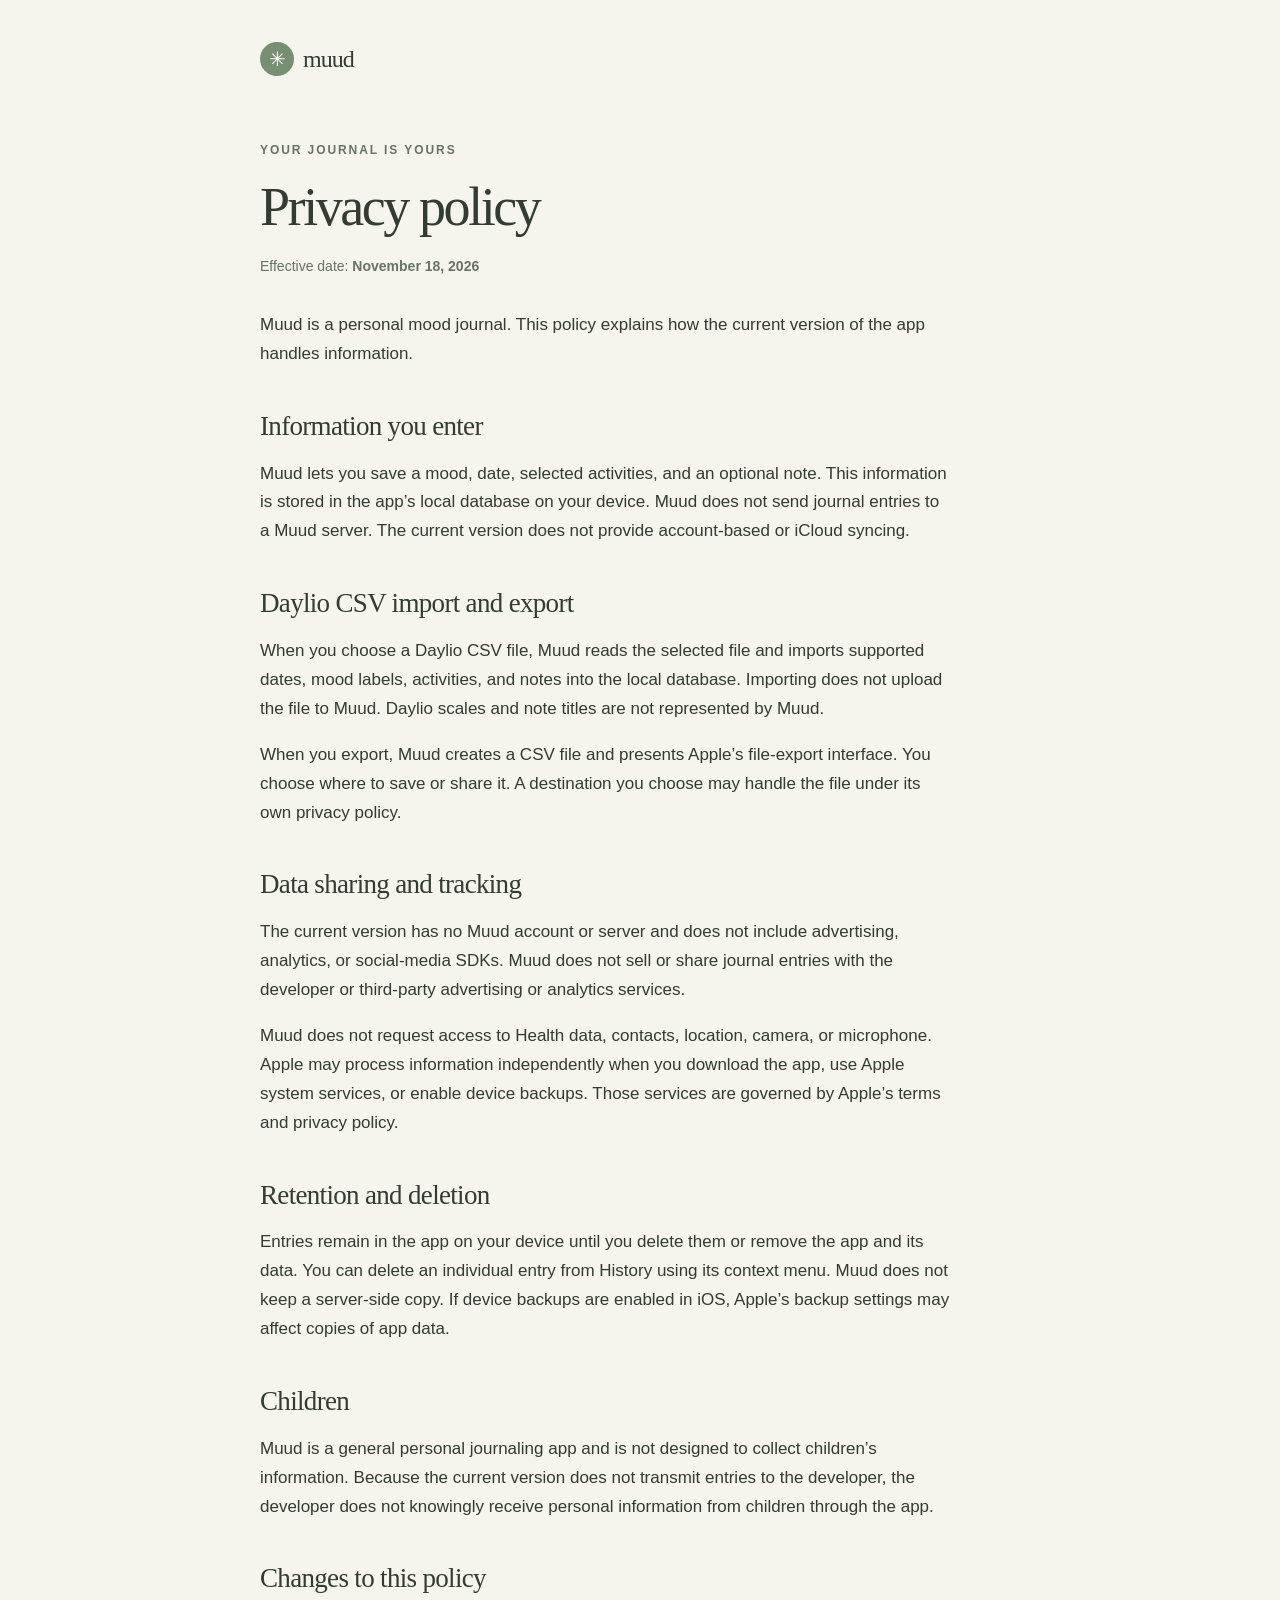
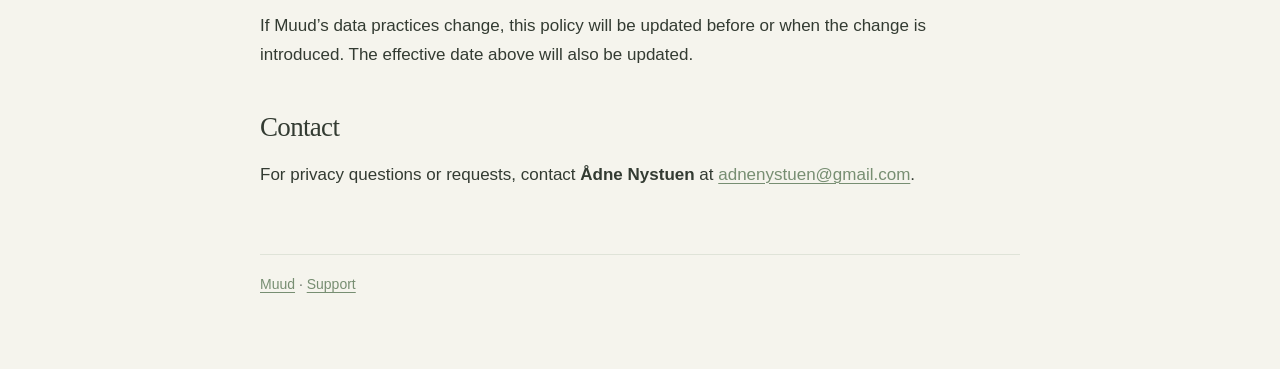
==== privacy/index.html @ 3440a8c6 "Create index.html" ====
<!doctype html>
<html lang="en">
<head>
  <meta charset="utf-8">
  <meta name="viewport" content="width=device-width, initial-scale=1">
  <meta name="description" content="How Muud handles mood journal entries, Daylio CSV imports, and exports.">
  <title>Privacy policy — Muud</title>
  <link rel="stylesheet" href="../styles.css">
</head>
<body>
  <main class="wrap document">
    <a class="brand" href="../"><span class="mark">✳</span> muud</a>
    <p class="eyebrow">YOUR JOURNAL IS YOURS</p>
    <h1>Privacy policy</h1>
    <p class="meta">Effective date: <strong>November 18, 2026</strong></p>
    <p>Muud is a personal mood journal. This policy explains how the current version of the app handles information.</p>
    <h2>Information you enter</h2>
    <p>Muud lets you save a mood, date, selected activities, and an optional note. This information is stored in the app’s local database on your device. Muud does not send journal entries to a Muud server. The current version does not provide account-based or iCloud syncing.</p>
    <h2>Daylio CSV import and export</h2>
    <p>When you choose a Daylio CSV file, Muud reads the selected file and imports supported dates, mood labels, activities, and notes into the local database. Importing does not upload the file to Muud. Daylio scales and note titles are not represented by Muud.</p>
    <p>When you export, Muud creates a CSV file and presents Apple’s file-export interface. You choose where to save or share it. A destination you choose may handle the file under its own privacy policy.</p>
    <h2>Data sharing and tracking</h2>
    <p>The current version has no Muud account or server and does not include advertising, analytics, or social-media SDKs. Muud does not sell or share journal entries with the developer or third-party advertising or analytics services.</p>
    <p>Muud does not request access to Health data, contacts, location, camera, or microphone. Apple may process information independently when you download the app, use Apple system services, or enable device backups. Those services are governed by Apple’s terms and privacy policy.</p>
    <h2>Retention and deletion</h2>
    <p>Entries remain in the app on your device until you delete them or remove the app and its data. You can delete an individual entry from History using its context menu. Muud does not keep a server-side copy. If device backups are enabled in iOS, Apple’s backup settings may affect copies of app data.</p>
    <h2>Children</h2>
    <p>Muud is a general personal journaling app and is not designed to collect children’s information. Because the current version does not transmit entries to the developer, the developer does not knowingly receive personal information from children through the app.</p>
    <h2>Changes to this policy</h2>
    <p>If Muud’s data practices change, this policy will be updated before or when the change is introduced. The effective date above will also be updated.</p>
    <h2>Contact</h2>
    <p>For privacy questions or requests, contact <strong>Ådne Nystuen</strong> at <a href="mailto:adnenystuen@gmail.com">adnenystuen@gmail.com</a>.</p>
    <footer><a href="../">Muud</a> · <a href="../support/">Support</a></footer>
  </main>
</body>
</html>
---- styles.css ----
:root {
  color-scheme: light;
  --paper: #f5f4ed; --surface: #fffefa; --ink: #333b32; --muted: #687266; --sage: #778e72; --line: #dfe3d8; --soft: #e8ede3;
}
* { box-sizing: border-box; }
body { margin: 0; background: var(--paper); color: var(--ink); font: 17px/1.7 -apple-system, BlinkMacSystemFont, "Segoe UI", sans-serif; -webkit-font-smoothing: antialiased; }
a { color: var(--sage); text-decoration-thickness: .08em; text-underline-offset: .18em; }
.wrap { width: min(100% - 40px, 760px); margin: 0 auto; }
.home { min-height: 100svh; display: flex; flex-direction: column; justify-content: center; padding: 64px 0; }
.document { padding: 42px 0 72px; }
.brand { display: inline-flex; align-items: center; gap: 9px; width: fit-content; color: var(--ink); font: 24px/1.2 Georgia, serif; letter-spacing: -.04em; text-decoration: none; }
.mark { display: grid; place-items: center; width: 34px; height: 34px; border-radius: 50%; color: var(--surface); background: var(--sage); font: 20px/1 sans-serif; }
.eyebrow { margin: 72px 0 16px; color: var(--muted); font-size: 12px; font-weight: 700; letter-spacing: .16em; }
.document .eyebrow { margin-top: 64px; }
h1, h2 { font-family: Georgia, "Times New Roman", serif; font-weight: 400; line-height: 1.18; }
h1 { margin: 0; font-size: clamp(40px, 8vw, 62px); letter-spacing: -.045em; }
.document h1 { font-size: clamp(38px, 7vw, 54px); }
h2 { margin: 42px 0 10px; font-size: 27px; letter-spacing: -.025em; }
.lede { max-width: 610px; margin: 24px 0 34px; color: var(--muted); font-size: 19px; }
.links { display: grid; grid-template-columns: repeat(2, minmax(0, 1fr)); gap: 14px; }
.link-card { display: flex; justify-content: space-between; gap: 14px; padding: 18px 20px; border: 1px solid var(--line); border-radius: 18px; background: var(--surface); color: var(--ink); font-weight: 600; text-decoration: none; }
.link-card:hover { border-color: var(--sage); background: var(--soft); }
.meta, .fine { color: var(--muted); font-size: 14px; }
.meta { margin: 15px 0 32px; }
.document > p { max-width: 690px; }
.contact { padding: 18px 20px; border-radius: 16px; background: var(--soft); }
footer { margin-top: 64px; padding-top: 18px; border-top: 1px solid var(--line); color: var(--muted); font-size: 14px; }
@media (max-width: 560px) { .wrap { width: min(100% - 32px, 760px); } .home { padding: 42px 0; } .eyebrow { margin-top: 56px; } .links { grid-template-columns: 1fr; } .document { padding-top: 30px; } }
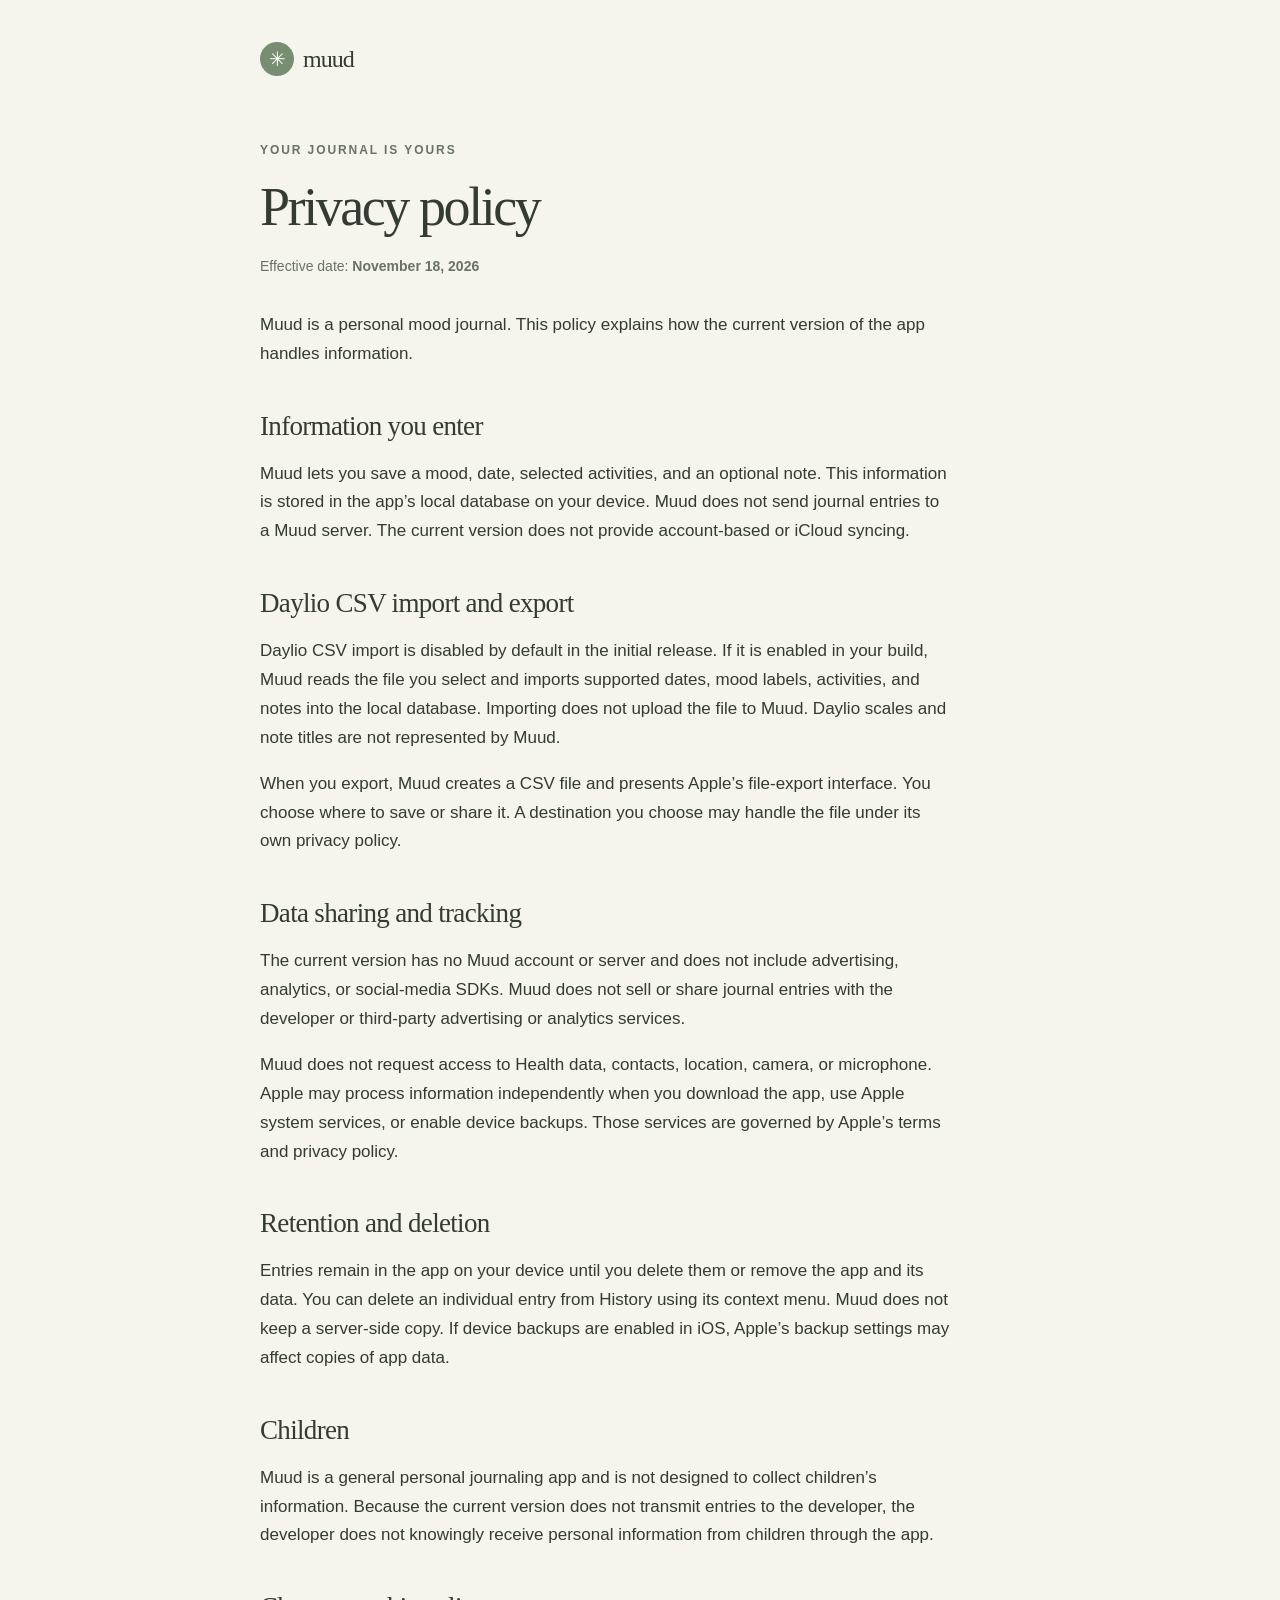
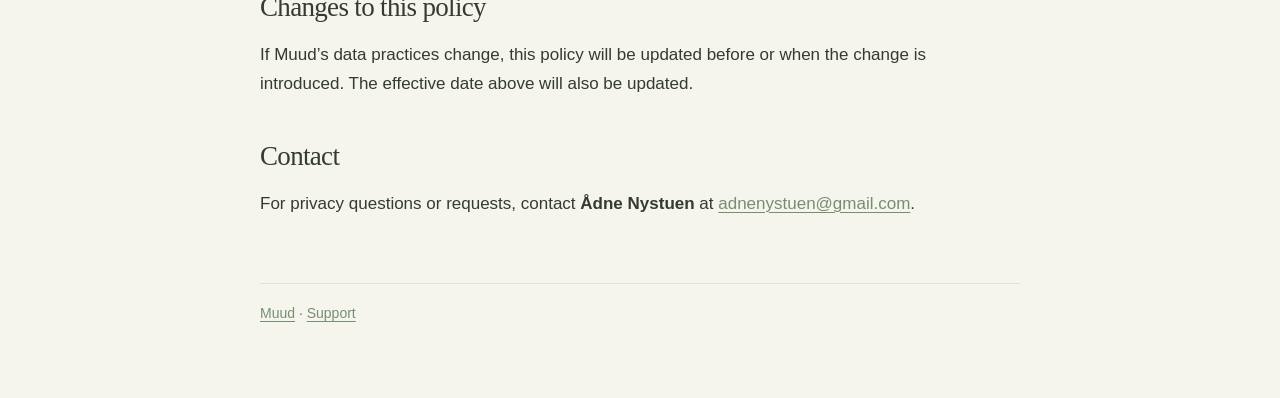
==== commit f09b2da2: "Clarify CSV import availability in privacy policy" ====
--- a/privacy/index.html
+++ b/privacy/index.html
@@ -14,20 +14,27 @@
     <h1>Privacy policy</h1>
     <p class="meta">Effective date: <strong>November 18, 2026</strong></p>
     <p>Muud is a personal mood journal. This policy explains how the current version of the app handles information.</p>
+
     <h2>Information you enter</h2>
     <p>Muud lets you save a mood, date, selected activities, and an optional note. This information is stored in the app’s local database on your device. Muud does not send journal entries to a Muud server. The current version does not provide account-based or iCloud syncing.</p>
+
     <h2>Daylio CSV import and export</h2>
-    <p>When you choose a Daylio CSV file, Muud reads the selected file and imports supported dates, mood labels, activities, and notes into the local database. Importing does not upload the file to Muud. Daylio scales and note titles are not represented by Muud.</p>
+    <p>Daylio CSV import is disabled by default in the initial release. If it is enabled in your build, Muud reads the file you select and imports supported dates, mood labels, activities, and notes into the local database. Importing does not upload the file to Muud. Daylio scales and note titles are not represented by Muud.</p>
     <p>When you export, Muud creates a CSV file and presents Apple’s file-export interface. You choose where to save or share it. A destination you choose may handle the file under its own privacy policy.</p>
+
     <h2>Data sharing and tracking</h2>
     <p>The current version has no Muud account or server and does not include advertising, analytics, or social-media SDKs. Muud does not sell or share journal entries with the developer or third-party advertising or analytics services.</p>
     <p>Muud does not request access to Health data, contacts, location, camera, or microphone. Apple may process information independently when you download the app, use Apple system services, or enable device backups. Those services are governed by Apple’s terms and privacy policy.</p>
+
     <h2>Retention and deletion</h2>
     <p>Entries remain in the app on your device until you delete them or remove the app and its data. You can delete an individual entry from History using its context menu. Muud does not keep a server-side copy. If device backups are enabled in iOS, Apple’s backup settings may affect copies of app data.</p>
+
     <h2>Children</h2>
     <p>Muud is a general personal journaling app and is not designed to collect children’s information. Because the current version does not transmit entries to the developer, the developer does not knowingly receive personal information from children through the app.</p>
+
     <h2>Changes to this policy</h2>
     <p>If Muud’s data practices change, this policy will be updated before or when the change is introduced. The effective date above will also be updated.</p>
+
     <h2>Contact</h2>
     <p>For privacy questions or requests, contact <strong>Ådne Nystuen</strong> at <a href="mailto:adnenystuen@gmail.com">adnenystuen@gmail.com</a>.</p>
     <footer><a href="../">Muud</a> · <a href="../support/">Support</a></footer>
